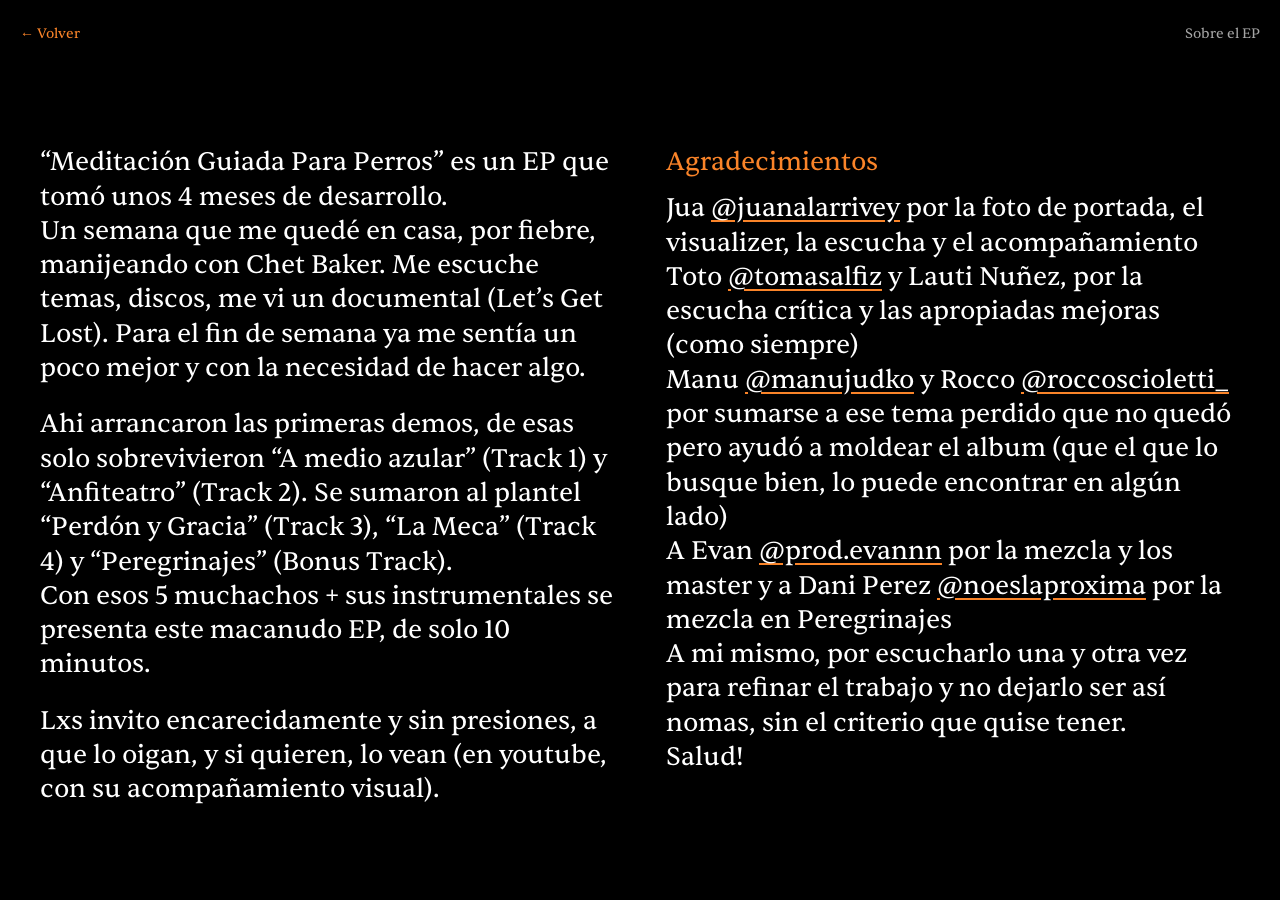
==== sobre-el-ep.html @ fa882d1b "Add full-screen EP story and publish release preview" ====
<!doctype html>
<html lang="es">
<head>
<meta charset="utf-8">
<meta name="viewport" content="width=device-width,initial-scale=1,viewport-fit=cover">
<meta name="theme-color" content="#000000">
<title>Sobre el EP — Lucio 042</title>
<link rel="icon" type="image/svg+xml" href="sun.svg">
<link rel="preload" as="font" href="fonts/Sentient-Regular.woff2" type="font/woff2" crossorigin>
<link rel="stylesheet" href="sobre-el-ep.css">
<script src="sobre-el-ep.js" defer></script>
</head>
<body>
<header><a id="about-back" href="./?ep=1" aria-label="Volver al EP">← Volver</a><span>Sobre el EP</span></header>
<main id="about-frame" aria-label="Sobre Meditación Guiada Para Perros">
<article id="about-text">
<section>
<p>“Meditación Guiada Para Perros” es un EP que tomó unos 4 meses de desarrollo.<br>Un semana que me quedé en casa, por fiebre, manijeando con Chet Baker. Me escuche temas, discos, me vi un documental (Let’s Get Lost). Para el fin de semana ya me sentía un poco mejor y con la necesidad de hacer algo.</p>
<p>Ahi arrancaron las primeras demos, de esas solo sobrevivieron “A medio azular” (Track 1) y “Anfiteatro” (Track 2). Se sumaron al plantel “Perdón y Gracia” (Track 3), “La Meca” (Track 4) y “Peregrinajes” (Bonus Track).<br>Con esos 5 muchachos + sus instrumentales se presenta este macanudo EP, de solo 10 minutos.</p>
<p>Lxs invito encarecidamente y sin presiones, a que lo oigan, y si quieren, lo vean (en youtube, con su acompañamiento visual).</p>
</section>
<section>
<h1>Agradecimientos</h1>
<p>Jua <a href="https://www.instagram.com/juanalarrivey/" target="_blank" rel="noopener noreferrer">@juanalarrivey</a> por la foto de portada, el visualizer, la escucha y el acompañamiento<br>
Toto <a href="https://www.instagram.com/tomasalfiz/" target="_blank" rel="noopener noreferrer">@tomasalfiz</a> y Lauti Nuñez, por la escucha crítica y las apropiadas mejoras (como siempre)<br>
Manu <a href="https://www.instagram.com/manujudko/" target="_blank" rel="noopener noreferrer">@manujudko</a> y Rocco <a href="https://www.instagram.com/roccoscioletti_/" target="_blank" rel="noopener noreferrer">@roccoscioletti_</a> por sumarse a ese tema perdido que no quedó pero ayudó a moldear el album (que el que lo busque bien, lo puede encontrar en algún lado)<br>
A Evan <a href="https://www.instagram.com/prod.evannn/" target="_blank" rel="noopener noreferrer">@prod.evannn</a> por la mezcla y los master y a Dani Perez <a href="https://www.instagram.com/noeslaproxima/" target="_blank" rel="noopener noreferrer">@noeslaproxima</a> por la mezcla en Peregrinajes<br>
A mi mismo, por escucharlo una y otra vez para refinar el trabajo y no dejarlo ser así nomas, sin el criterio que quise tener.<br>
Salud!</p>
</section>
</article>
</main>
</body>
</html>
---- sobre-el-ep.css ----
@font-face{font-family:Sentient;src:url('fonts/Sentient-Regular.woff2') format('woff2');font-weight:400;font-display:swap}
*{box-sizing:border-box}
html,body{width:100%;height:100%;margin:0;overflow:hidden;background:#000;color:#fff}
body{font-family:Sentient,Georgia,serif;height:100dvh;padding:max(16px,env(safe-area-inset-top)) max(20px,env(safe-area-inset-right)) max(18px,env(safe-area-inset-bottom)) max(20px,env(safe-area-inset-left));display:flex;flex-direction:column;gap:18px}
header{display:flex;justify-content:space-between;align-items:center;flex:none;font-size:14px;min-height:36px;color:#a5a5a5}
header a{display:inline-flex;align-items:center;min-height:36px;color:#fa8429;text-decoration:none;padding:4px 0}
#about-frame{flex:1;min-height:0;width:100%;max-width:1200px;align-self:center;display:flex;align-items:center;overflow:hidden}
#about-text{width:100%;font-size:12px;line-height:1.32;overflow-wrap:anywhere}
#about-text p{margin:0 0 .85em}
#about-text section:last-child p:last-child{margin-bottom:0}
#about-text h1{font:inherit;color:#fa8429;margin:0 0 .45em}
#about-text a{color:inherit;text-decoration-color:#fa8429;text-underline-offset:.15em}
a:focus-visible{outline:2px solid #fa8429;outline-offset:3px}
@media(min-width:900px),(orientation:landscape) and (min-width:600px){#about-text{display:grid;grid-template-columns:1fr 1fr;gap:2em}#about-text section:first-child p:last-child{margin-bottom:0}}
@media(max-height:450px){body{gap:6px;padding-top:max(6px,env(safe-area-inset-top));padding-bottom:max(8px,env(safe-area-inset-bottom))}header{min-height:28px;font-size:12px}header a{min-height:28px}}
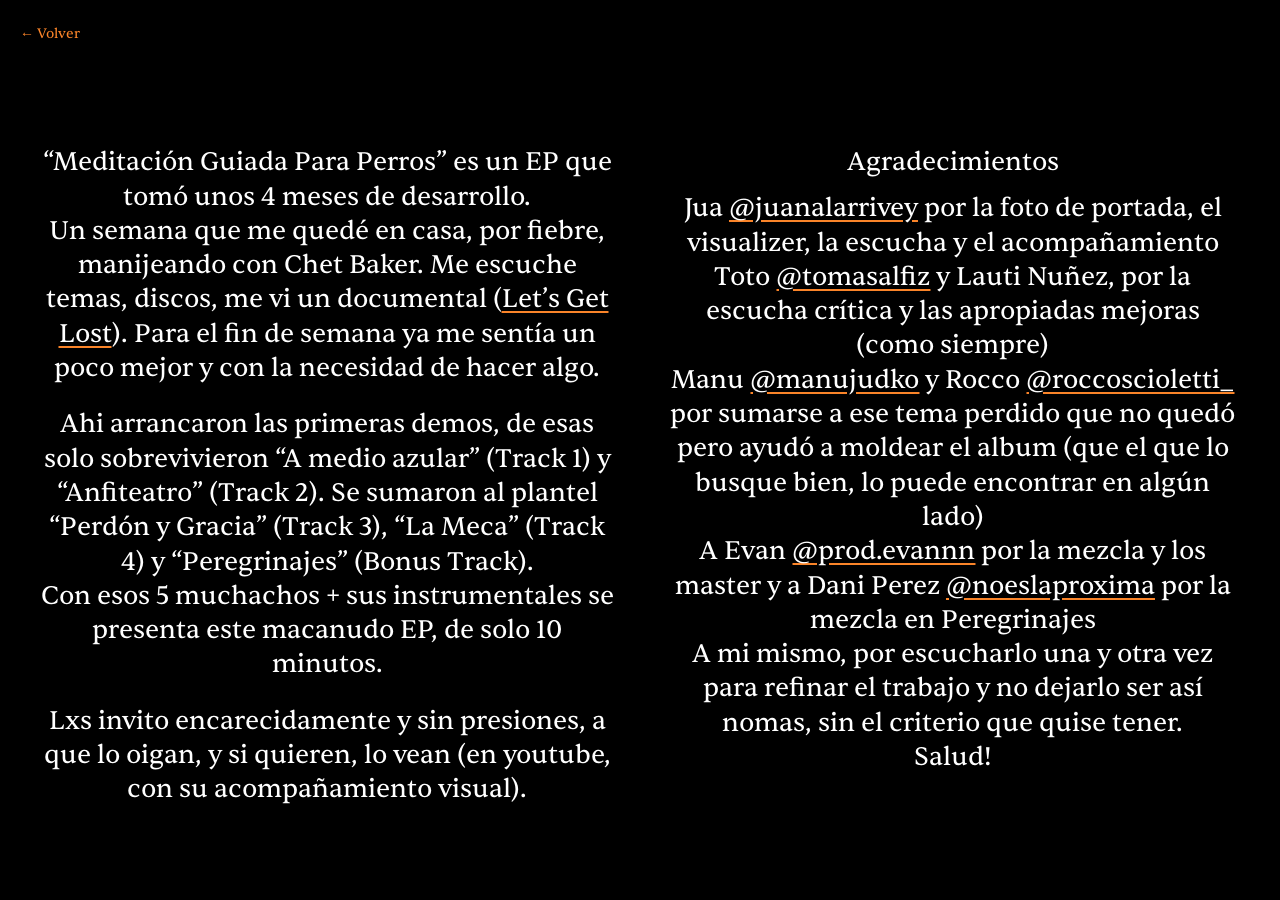
==== commit da532d71: "Center EP story and return to release popup without navigation" ====
--- a/sobre-el-ep.html
+++ b/sobre-el-ep.html
@@ -10,12 +10,12 @@
 <link rel="stylesheet" href="sobre-el-ep.css">
 <script src="sobre-el-ep.js" defer></script>
 </head>
-<body>
-<header><a id="about-back" href="./?ep=1" aria-label="Volver al EP">← Volver</a><span>Sobre el EP</span></header>
+<body class="about-screen">
+<header><a id="about-back" href="./?ep=1" aria-label="Volver al EP">← Volver</a></header>
 <main id="about-frame" aria-label="Sobre Meditación Guiada Para Perros">
 <article id="about-text">
 <section>
-<p>“Meditación Guiada Para Perros” es un EP que tomó unos 4 meses de desarrollo.<br>Un semana que me quedé en casa, por fiebre, manijeando con Chet Baker. Me escuche temas, discos, me vi un documental (Let’s Get Lost). Para el fin de semana ya me sentía un poco mejor y con la necesidad de hacer algo.</p>
+<p>“Meditación Guiada Para Perros” es un EP que tomó unos 4 meses de desarrollo.<br>Un semana que me quedé en casa, por fiebre, manijeando con Chet Baker. Me escuche temas, discos, me vi un documental (<a href="https://ok.ru/profile/910453455641/video/14402533919257" target="_blank" rel="noopener noreferrer">Let’s Get Lost</a>). Para el fin de semana ya me sentía un poco mejor y con la necesidad de hacer algo.</p>
 <p>Ahi arrancaron las primeras demos, de esas solo sobrevivieron “A medio azular” (Track 1) y “Anfiteatro” (Track 2). Se sumaron al plantel “Perdón y Gracia” (Track 3), “La Meca” (Track 4) y “Peregrinajes” (Bonus Track).<br>Con esos 5 muchachos + sus instrumentales se presenta este macanudo EP, de solo 10 minutos.</p>
 <p>Lxs invito encarecidamente y sin presiones, a que lo oigan, y si quieren, lo vean (en youtube, con su acompañamiento visual).</p>
 </section>
--- a/sobre-el-ep.css
+++ b/sobre-el-ep.css
@@ -1,15 +1,17 @@
 @font-face{font-family:Sentient;src:url('fonts/Sentient-Regular.woff2') format('woff2');font-weight:400;font-display:swap}
-*{box-sizing:border-box}
-html,body{width:100%;height:100%;margin:0;overflow:hidden;background:#000;color:#fff}
-body{font-family:Sentient,Georgia,serif;height:100dvh;padding:max(16px,env(safe-area-inset-top)) max(20px,env(safe-area-inset-right)) max(18px,env(safe-area-inset-bottom)) max(20px,env(safe-area-inset-left));display:flex;flex-direction:column;gap:18px}
-header{display:flex;justify-content:space-between;align-items:center;flex:none;font-size:14px;min-height:36px;color:#a5a5a5}
-header a{display:inline-flex;align-items:center;min-height:36px;color:#fa8429;text-decoration:none;padding:4px 0}
+body.about-screen{margin:0;overflow:hidden;background:#000;color:#fff}
+.about-screen,.about-screen *{box-sizing:border-box}
+.about-screen{font-family:Sentient,Georgia,serif;height:100dvh;padding:max(16px,env(safe-area-inset-top)) max(20px,env(safe-area-inset-right)) max(18px,env(safe-area-inset-bottom)) max(20px,env(safe-area-inset-left));display:flex;flex-direction:column;gap:18px;background:#000;color:#fff;overflow:hidden}
+dialog.about-screen{position:fixed;inset:0;width:100%;max-width:none;max-height:none;margin:0;border:0;border-radius:0}
+dialog.about-screen:not([open]){display:none}
+.about-screen header{display:flex;justify-content:flex-start;align-items:center;flex:none;font-size:14px;min-height:36px;text-align:center;position:static}
+#about-back{display:inline-flex;align-items:center;min-height:36px;color:#fa8429;text-decoration:none;padding:4px 0;background:none;border:0;font:inherit;cursor:pointer}
 #about-frame{flex:1;min-height:0;width:100%;max-width:1200px;align-self:center;display:flex;align-items:center;overflow:hidden}
-#about-text{width:100%;font-size:12px;line-height:1.32;overflow-wrap:anywhere}
+#about-text{width:100%;font-size:12px;line-height:1.32;overflow-wrap:anywhere;text-align:center}
 #about-text p{margin:0 0 .85em}
 #about-text section:last-child p:last-child{margin-bottom:0}
-#about-text h1{font:inherit;color:#fa8429;margin:0 0 .45em}
+#about-text h1{font:inherit;color:inherit;margin:0 0 .45em;letter-spacing:normal}
 #about-text a{color:inherit;text-decoration-color:#fa8429;text-underline-offset:.15em}
-a:focus-visible{outline:2px solid #fa8429;outline-offset:3px}
+.about-screen :is(a,button):focus-visible{outline:2px solid #fa8429;outline-offset:3px}
 @media(min-width:900px),(orientation:landscape) and (min-width:600px){#about-text{display:grid;grid-template-columns:1fr 1fr;gap:2em}#about-text section:first-child p:last-child{margin-bottom:0}}
-@media(max-height:450px){body{gap:6px;padding-top:max(6px,env(safe-area-inset-top));padding-bottom:max(8px,env(safe-area-inset-bottom))}header{min-height:28px;font-size:12px}header a{min-height:28px}}
+@media(max-height:450px){.about-screen{gap:6px;padding-top:max(6px,env(safe-area-inset-top));padding-bottom:max(8px,env(safe-area-inset-bottom))}.about-screen header{min-height:28px;font-size:12px}#about-back{min-height:28px}}
